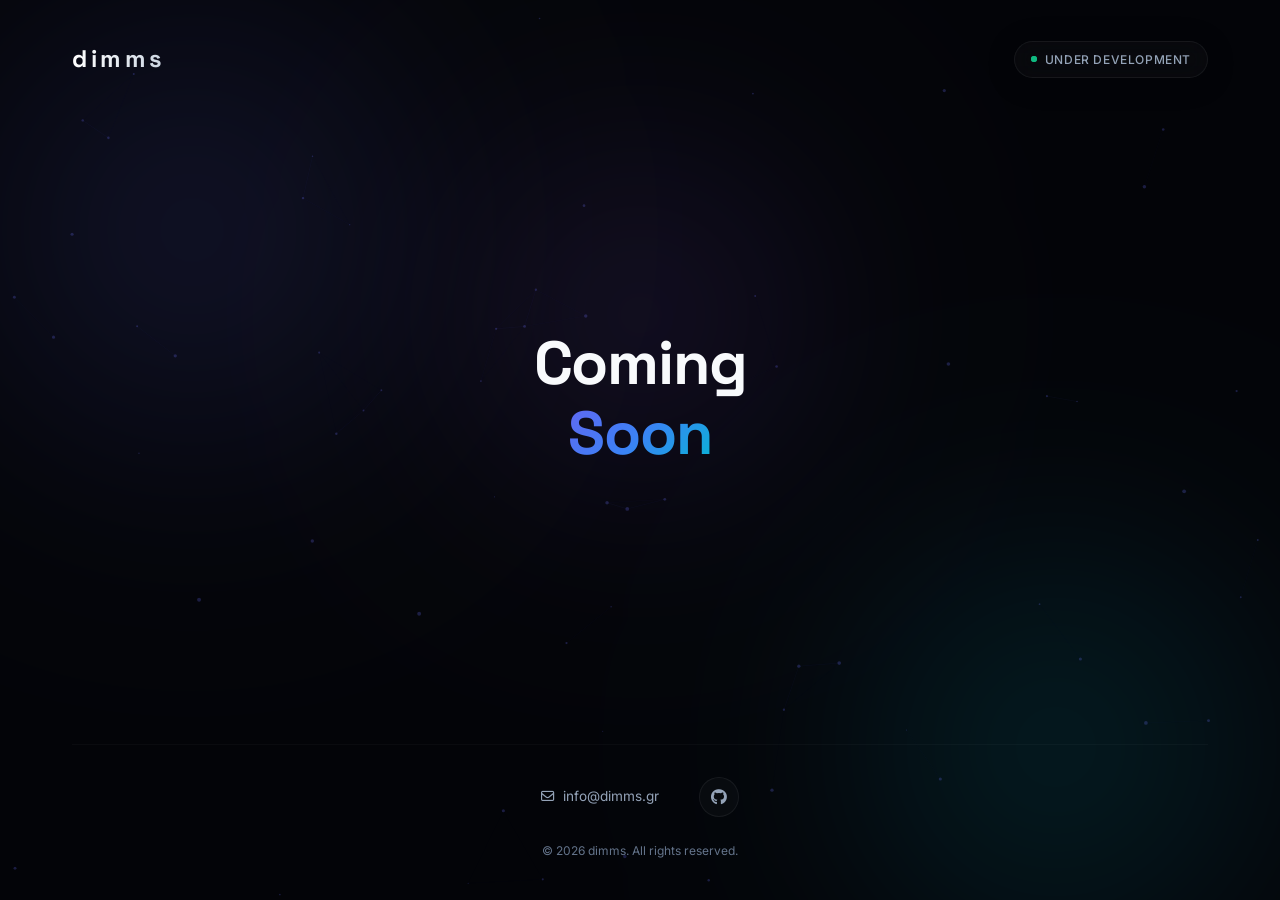
==== index.html @ 8bb577aa "Add coming soon page" ====
<!DOCTYPE html>
<html lang="en">
<head>
    <meta charset="UTF-8">
    <meta name="viewport" content="width=device-width, initial-scale=1.0">
    
    <!-- SEO Meta Tags -->
    <title>dimms</title>
    <meta name="keywords" content="dimms, software">

    <!-- Google Fonts -->
    <link rel="preconnect" href="https://fonts.googleapis.com">
    <link rel="preconnect" href="https://fonts.gstatic.com" crossorigin>
    <link href="https://fonts.googleapis.com/css2?family=Inter:wght@300;400;500;600&family=Space+Grotesk:wght@400;500;700&display=swap" rel="stylesheet">
    
    <!-- FontAwesome for icons -->
    <link rel="stylesheet" href="https://cdnjs.cloudflare.com/ajax/libs/font-awesome/6.4.0/css/all.min.css">
    
    <!-- Stylesheet -->
    <link rel="stylesheet" href="style.css">
</head>
<body>
    <!-- Interactive Canvas Background -->
    <canvas id="particle-canvas"></canvas>
    
    <!-- Background Ambient Glowing Orbs -->
    <div class="ambient-glow orb-1"></div>
    <div class="ambient-glow orb-2"></div>
    <div class="ambient-glow orb-3"></div>

    <div class="wrapper">
        <!-- Header -->
        <header>
            <div class="logo">
                <span class="logo-text">dimms</span>
            </div>
            <div class="status-badge">
                <span class="pulse-dot"></span>
                <span class="badge-text">Under Development</span>
            </div>
        </header>

        <!-- Main Content -->
        <main class="main-content">
            <h1 class="main-title">
                Coming<br>
                <span class="highlight-gradient">Soon</span>
            </h1>
        </main>

        <!-- Footer -->
        <footer>
            <div class="footer-group">
                <div class="footer-links">
                    <a href="mailto:info@dimms.gr" class="footer-link-item" title="Contact Us">
                        <i class="fa-regular fa-envelope"></i>
                        <span>info@dimms.gr</span>
                    </a>
                </div>
                
                <div class="social-icons">
                    <a href="https://github.com/dimms0" class="social-btn" aria-label="GitHub" title="GitHub"><i class="fa-brands fa-github"></i></a>
                </div>
            </div>
            
            <div class="copyright">
                &copy; <span id="year">2026</span> dimms. All rights reserved.
            </div>
        </footer>
    </div>

    <!-- Main JavaScript File -->
    <script src="app.js"></script>
</body>
</html>
---- style.css ----
:root {
    /* Colors */
    --bg-dark: #070913;
    --bg-darker: #030408;
    --text-primary: #f8fafc;
    --text-secondary: #94a3b8;
    --text-muted: #64748b;
    
    /* Brand Gradients & Accents */
    --primary-gradient: linear-gradient(135deg, #6366f1 0%, #3b82f6 50%, #06b6d4 100%);
    --accent-glow: rgba(99, 102, 241, 0.35);
    --accent-cyan: #06b6d4;
    --accent-indigo: #6366f1;
    
    /* Glassmorphism */
    --glass-bg: rgba(255, 255, 255, 0.025);
    --glass-border: rgba(255, 255, 255, 0.06);
    --glass-border-focus: rgba(99, 102, 241, 0.35);
    
    /* Typography */
    --font-heading: 'Space Grotesk', sans-serif;
    --font-body: 'Inter', sans-serif;
    
    /* Animations */
    --transition-smooth: all 0.4s cubic-bezier(0.16, 1, 0.3, 1);
    --transition-fast: all 0.2s ease;
}

/* Base resets */
* {
    margin: 0;
    padding: 0;
    box-sizing: border-box;
}

html, body {
    width: 100%;
    min-height: 100vh;
    background-color: var(--bg-darker);
    color: var(--text-primary);
    font-family: var(--font-body);
    line-height: 1.6;
    overflow-x: hidden;
    scroll-behavior: smooth;
}

/* Background canvas and glows */
#particle-canvas {
    position: fixed;
    top: 0;
    left: 0;
    width: 100%;
    height: 100%;
    z-index: 1;
    pointer-events: none;
}

.ambient-glow {
    position: fixed;
    border-radius: 50%;
    filter: blur(100px);
    opacity: 0.18;
    z-index: 2;
    pointer-events: none;
    mix-blend-mode: screen;
}

.orb-1 {
    top: -10%;
    left: -10%;
    width: 50vw;
    height: 50vw;
    background: radial-gradient(circle, var(--accent-indigo) 0%, transparent 70%);
    animation: float-slow 25s infinite alternate ease-in-out;
}

.orb-2 {
    bottom: -15%;
    right: -5%;
    width: 45vw;
    height: 45vw;
    background: radial-gradient(circle, var(--accent-cyan) 0%, transparent 70%);
    animation: float-slow 20s infinite alternate-reverse ease-in-out;
}

.orb-3 {
    top: 35%;
    left: 50%;
    transform: translate(-50%, -50%);
    width: 35vw;
    height: 35vw;
    background: radial-gradient(circle, #8b5cf6 0%, transparent 75%);
    animation: float-slower 30s infinite alternate ease-in-out;
}

@keyframes float-slow {
    0% {
        transform: translate(0, 0) scale(1);
    }
    100% {
        transform: translate(8%, 12%) scale(1.1);
    }
}

@keyframes float-slower {
    0% {
        transform: translate(-50%, -50%) translate(0, 0) scale(1);
    }
    100% {
        transform: translate(-50%, -50%) translate(-10%, 8%) scale(0.9);
    }
}

/* Layout Wrapper */
.wrapper {
    position: relative;
    z-index: 3;
    display: flex;
    flex-direction: column;
    justify-content: space-between;
    min-height: 100vh;
    padding: 2.5rem 2rem;
    max-width: 1200px;
    margin: 0 auto;
}

/* Header styling */
header {
    display: flex;
    justify-content: space-between;
    align-items: center;
    width: 100%;
}

.logo {
    display: flex;
    align-items: center;
    gap: 0.6rem;
    cursor: pointer;
}

.logo-dot {
    width: 10px;
    height: 10px;
    background: var(--primary-gradient);
    border-radius: 50%;
    box-shadow: 0 0 12px var(--accent-indigo);
}

.logo-text {
    font-family: var(--font-heading);
    font-size: 1.5rem;
    font-weight: 700;
    letter-spacing: 0.15em;
    background: linear-gradient(to right, #ffffff, #cbd5e1);
    -webkit-background-clip: text;
    -webkit-text-fill-color: transparent;
}

.status-badge {
    display: flex;
    align-items: center;
    gap: 0.5rem;
    padding: 0.5rem 1rem;
    background: var(--glass-bg);
    border: 1px solid var(--glass-border);
    backdrop-filter: blur(12px);
    -webkit-backdrop-filter: blur(12px);
    border-radius: 9999px;
    font-size: 0.75rem;
    font-weight: 500;
    color: var(--text-secondary);
    letter-spacing: 0.05em;
    text-transform: uppercase;
    box-shadow: 0 4px 30px rgba(0, 0, 0, 0.2);
}

.pulse-dot {
    width: 6px;
    height: 6px;
    background-color: #10b981;
    border-radius: 50%;
    position: relative;
}

.pulse-dot::after {
    content: '';
    position: absolute;
    top: 0;
    left: 0;
    width: 100%;
    height: 100%;
    background-color: #10b981;
    border-radius: 50%;
    animation: pulse 1.8s infinite;
}

@keyframes pulse {
    0% {
        transform: scale(1);
        opacity: 1;
    }
    100% {
        transform: scale(3.5);
        opacity: 0;
    }
}

/* Main Content Area */
.main-content {
    display: flex;
    flex-direction: column;
    align-items: center;
    text-align: center;
    justify-content: center;
    flex: 1;
    padding: 4rem 0;
    max-width: 800px;
    margin: 0 auto;
}

.main-title {
    font-family: var(--font-heading);
    font-size: 3.8rem;
    font-weight: 700;
    line-height: 1.15;
    letter-spacing: -0.02em;
    margin-bottom: 1.5rem;
}

.highlight-gradient {
    background: var(--primary-gradient);
    -webkit-background-clip: text;
    -webkit-text-fill-color: transparent;
    display: inline-block;
    position: relative;
}

.subtitle {
    font-size: 1.15rem;
    color: var(--text-secondary);
    max-width: 600px;
    margin-bottom: 3.5rem;
    font-weight: 300;
}

/* Footer Section */
footer {
    display: flex;
    flex-direction: column;
    align-items: center;
    gap: 1.5rem;
    width: 100%;
    padding-top: 2rem;
    border-top: 1px solid rgba(255, 255, 255, 0.03);
}

.footer-group {
    display: flex;
    flex-direction: row;
    align-items: center;
    justify-content: center;
    gap: 2.5rem;
    flex-wrap: wrap;
}

.footer-links {
    display: flex;
    gap: 2rem;
}

.footer-link-item {
    display: flex;
    align-items: center;
    gap: 0.5rem;
    color: var(--text-secondary);
    text-decoration: none;
    font-size: 0.85rem;
    transition: var(--transition-fast);
}

.footer-link-item:hover {
    color: var(--text-primary);
}

.social-icons {
    display: flex;
    gap: 1rem;
}

.social-btn {
    display: flex;
    align-items: center;
    justify-content: center;
    width: 40px;
    height: 40px;
    background: var(--glass-bg);
    border: 1px solid var(--glass-border);
    border-radius: 50%;
    color: var(--text-secondary);
    text-decoration: none;
    font-size: 1rem;
    transition: var(--transition-smooth);
}

.social-btn:hover {
    transform: translateY(-3px);
    border-color: rgba(255, 255, 255, 0.15);
    background: rgba(255, 255, 255, 0.05);
    color: var(--text-primary);
    box-shadow: 0 5px 15px rgba(0, 0, 0, 0.3);
}

.copyright {
    font-size: 0.75rem;
    color: var(--text-muted);
}

/* Responsive adjustments */
@media (max-width: 768px) {
    .wrapper {
        padding: 1.5rem 1.25rem;
    }
    
    .main-title {
        font-size: 2.6rem;
    }
    
    .subtitle {
        font-size: 1rem;
        margin-bottom: 2.5rem;
    }
}

@media (max-width: 480px) {
    .main-title {
        font-size: 2rem;
    }
    
    .status-badge {
        padding: 0.4rem 0.8rem;
        font-size: 0.65rem;
    }
}
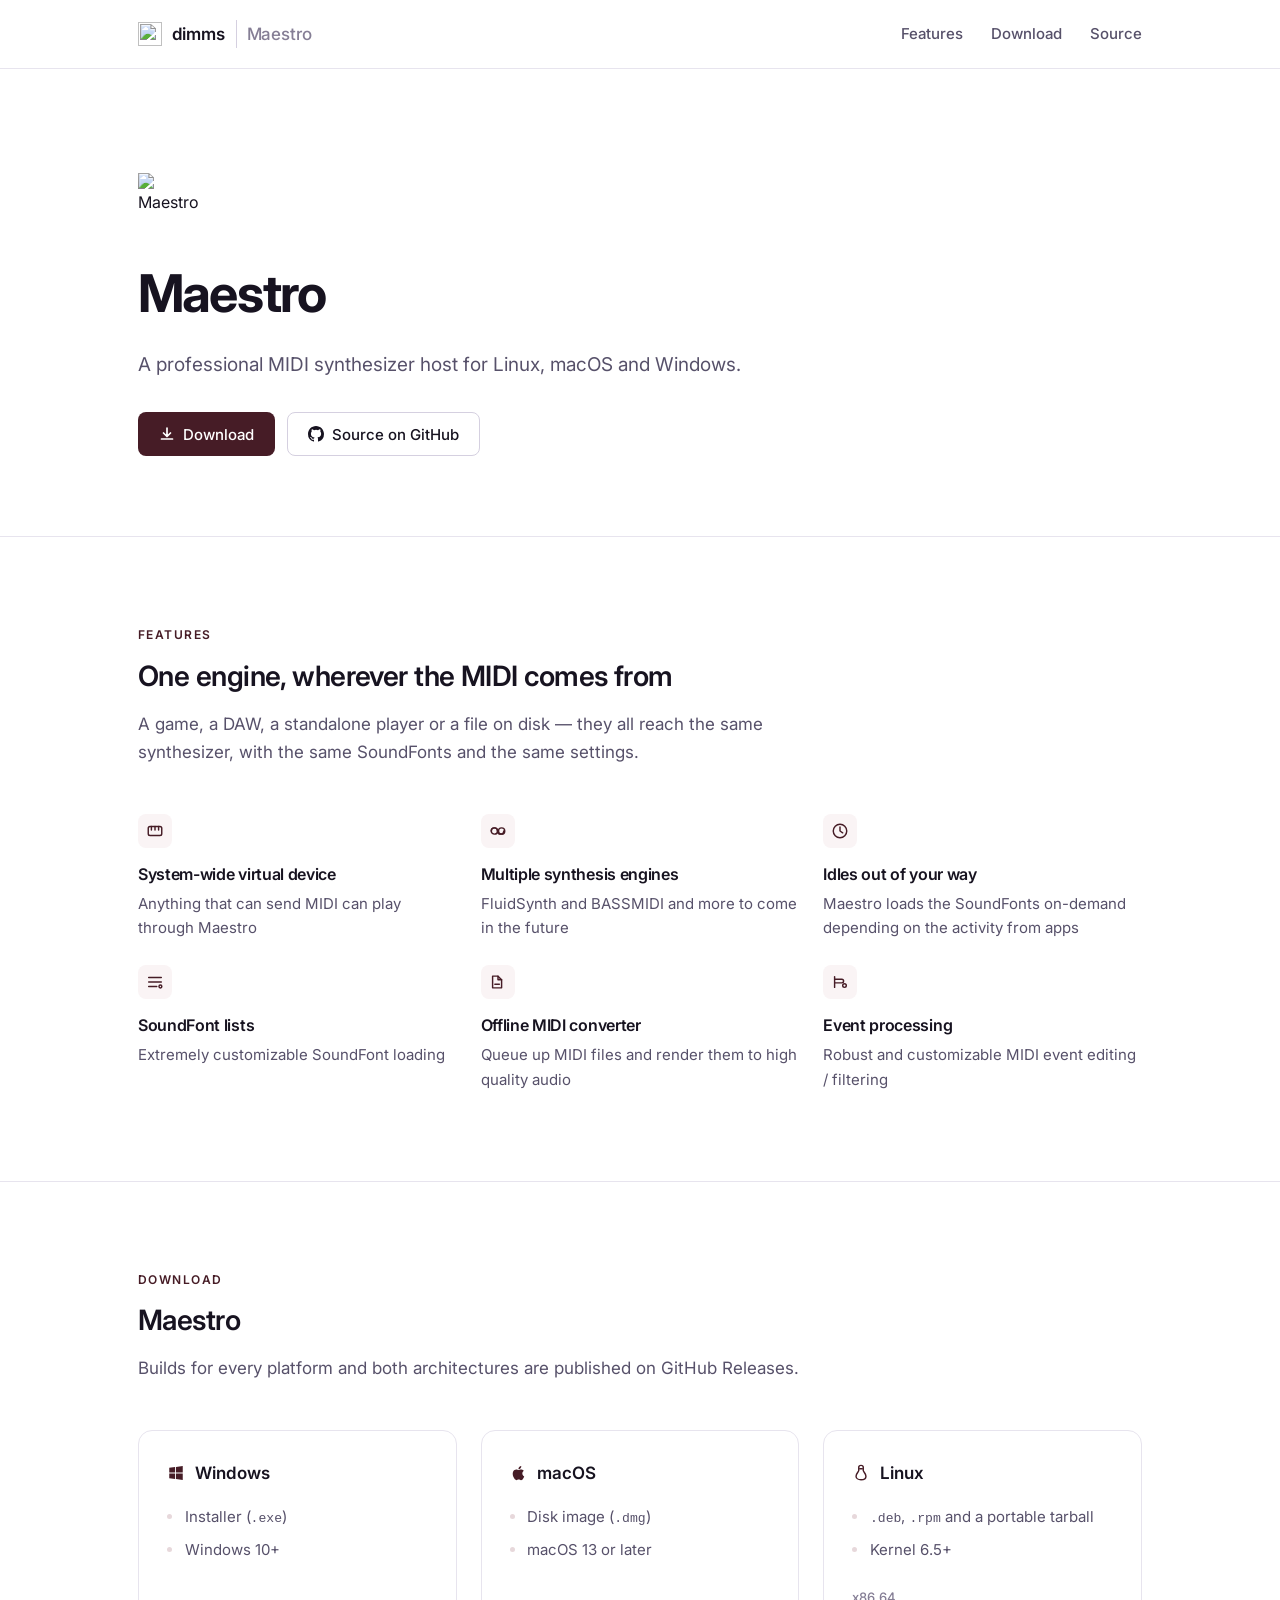
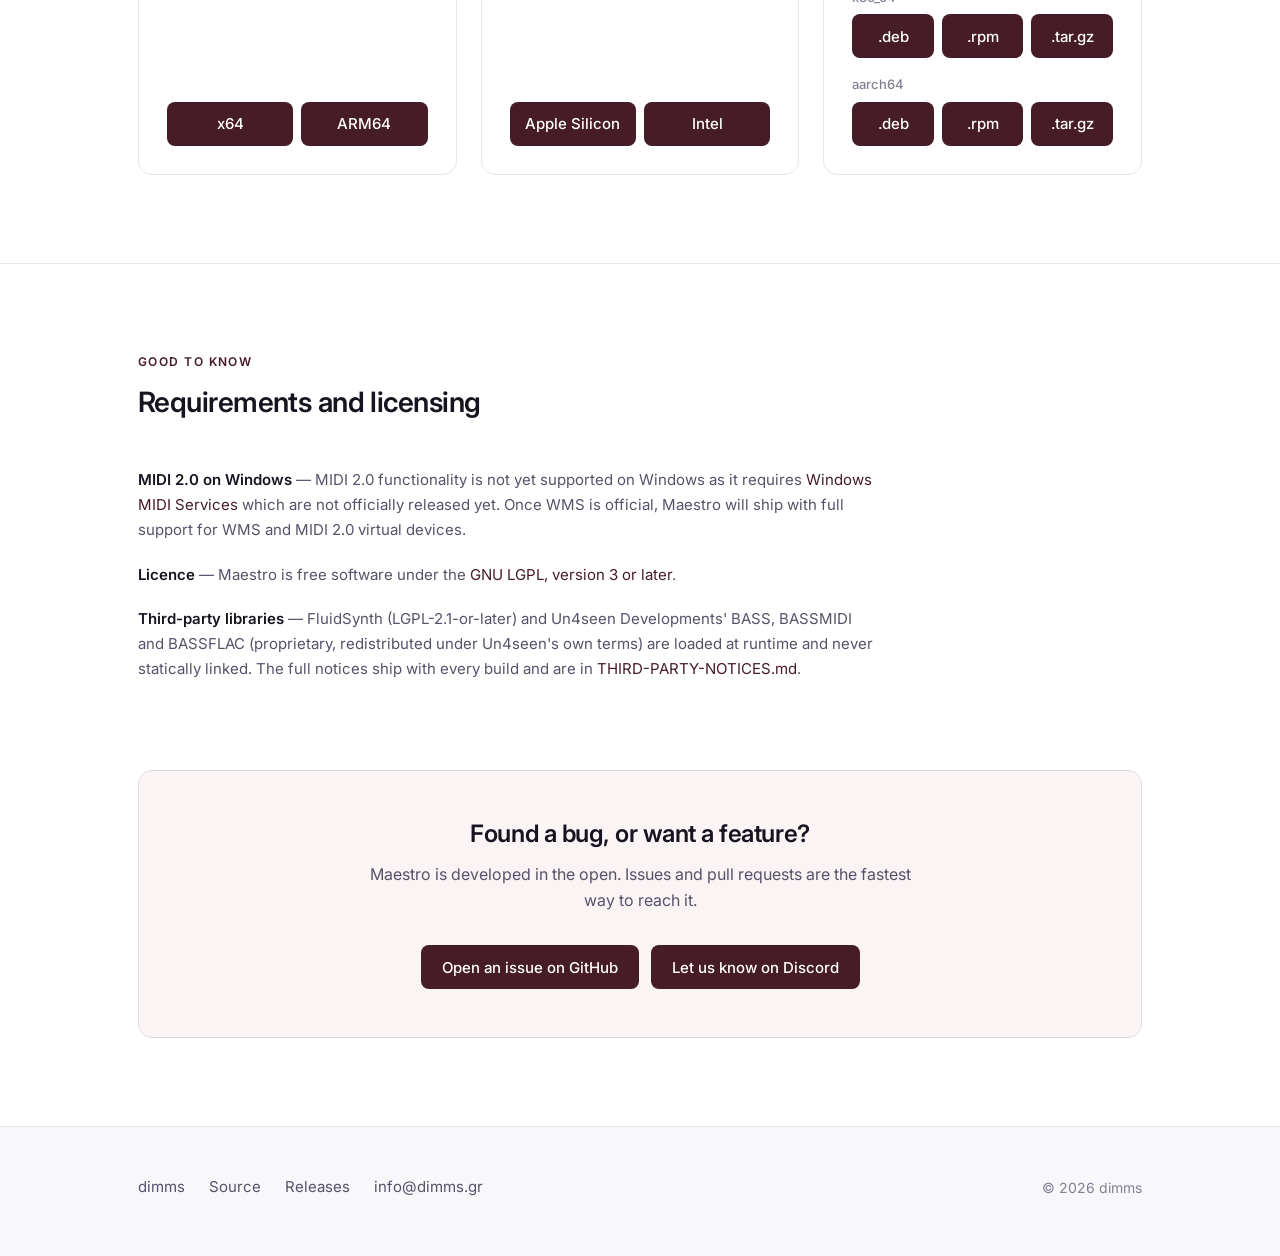
==== commit dfa63ba4: "Add Maestro page" ====
--- a/index.html
+++ b/index.html
@@ -1,75 +1,15 @@
 <!DOCTYPE html>
 <html lang="en">
+
 <head>
-    <meta charset="UTF-8">
-    <meta name="viewport" content="width=device-width, initial-scale=1.0">
-    
-    <!-- SEO Meta Tags -->
-    <title>dimms</title>
-    <meta name="keywords" content="dimms, software">
+  <meta charset="UTF-8">
+  <title>Redirecting...</title>
+  <meta http-equiv="refresh" content="0; url=/maestro">
+  <link rel="canonical" href="/maestro">
+</head>
 
-    <!-- Google Fonts -->
-    <link rel="preconnect" href="https://fonts.googleapis.com">
-    <link rel="preconnect" href="https://fonts.gstatic.com" crossorigin>
-    <link href="https://fonts.googleapis.com/css2?family=Inter:wght@300;400;500;600&family=Space+Grotesk:wght@400;500;700&display=swap" rel="stylesheet">
-    
-    <!-- FontAwesome for icons -->
-    <link rel="stylesheet" href="https://cdnjs.cloudflare.com/ajax/libs/font-awesome/6.4.0/css/all.min.css">
-    
-    <!-- Stylesheet -->
-    <link rel="stylesheet" href="style.css">
-</head>
 <body>
-    <!-- Interactive Canvas Background -->
-    <canvas id="particle-canvas"></canvas>
-    
-    <!-- Background Ambient Glowing Orbs -->
-    <div class="ambient-glow orb-1"></div>
-    <div class="ambient-glow orb-2"></div>
-    <div class="ambient-glow orb-3"></div>
+  <p>If you are not redirected automatically, <a href="/maestro">click here</a>.</p>
+</body>
 
-    <div class="wrapper">
-        <!-- Header -->
-        <header>
-            <div class="logo">
-                <span class="logo-text">dimms</span>
-            </div>
-            <div class="status-badge">
-                <span class="pulse-dot"></span>
-                <span class="badge-text">Under Development</span>
-            </div>
-        </header>
-
-        <!-- Main Content -->
-        <main class="main-content">
-            <h1 class="main-title">
-                Coming<br>
-                <span class="highlight-gradient">Soon</span>
-            </h1>
-        </main>
-
-        <!-- Footer -->
-        <footer>
-            <div class="footer-group">
-                <div class="footer-links">
-                    <a href="mailto:info@dimms.gr" class="footer-link-item" title="Contact Us">
-                        <i class="fa-regular fa-envelope"></i>
-                        <span>info@dimms.gr</span>
-                    </a>
-                </div>
-                
-                <div class="social-icons">
-                    <a href="https://github.com/dimms0" class="social-btn" aria-label="GitHub" title="GitHub"><i class="fa-brands fa-github"></i></a>
-                </div>
-            </div>
-            
-            <div class="copyright">
-                &copy; <span id="year">2026</span> dimms. All rights reserved.
-            </div>
-        </footer>
-    </div>
-
-    <!-- Main JavaScript File -->
-    <script src="app.js"></script>
-</body>
-</html>
+</html>
